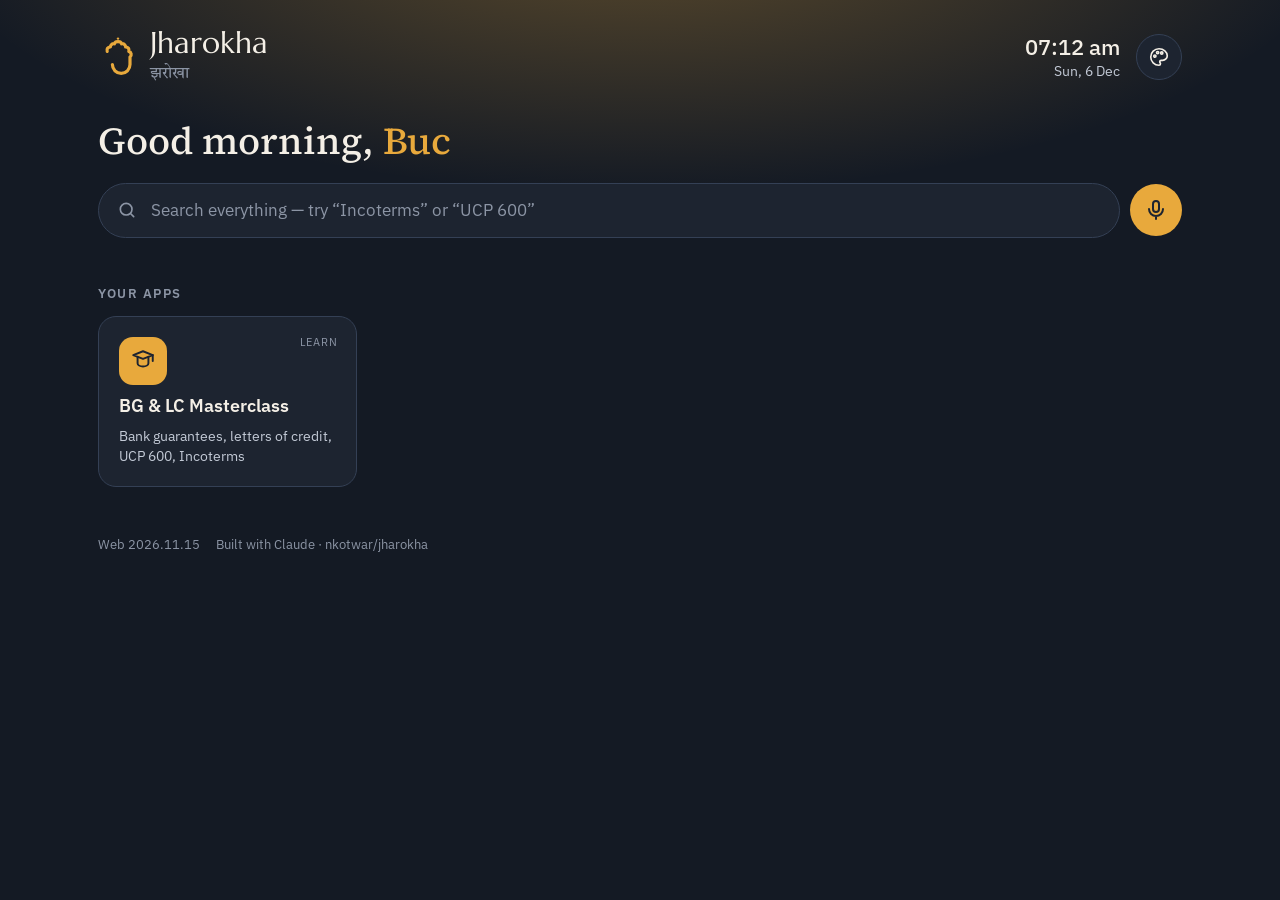
==== web/index.html @ bbf7c288 "Jharokha: TV hub, themes, remote navigation, BG & LC course, Android TV app Co-Authored-By: Claude O" ====
<!DOCTYPE html>
<html lang="en">
<head>
<meta charset="utf-8">
<meta name="viewport" content="width=device-width, initial-scale=1">
<meta name="theme-color" content="#141A24">
<title>Jharokha</title>
<link rel="icon" href="assets/icon.svg" type="image/svg+xml">
<link rel="manifest" href="manifest.webmanifest">
<link rel="stylesheet" href="core/jharokha.css">
<script src="core/jharokha.js"></script>
<style>
*{box-sizing:border-box}
body{margin:0;font:16px/1.5 "IBM Plex Sans",system-ui,sans-serif;min-height:100vh;
  background:radial-gradient(ellipse 80% 45% at 50% -10%,var(--j-glow),transparent 70%) no-repeat,var(--j-bg)}
.wrap{max-width:1180px;margin:0 auto;padding:28px clamp(18px,4vw,48px) 60px}
header{display:flex;align-items:center;gap:16px;flex-wrap:wrap}
.brand{display:flex;align-items:center;gap:12px;margin-right:auto}
.brand svg{width:40px;height:40px}
.brand .w{font-family:Marcellus,serif;font-size:30px;line-height:1;color:var(--j-text)}
.brand .h{font-family:"Tiro Devanagari Hindi",serif;font-size:16px;color:var(--j-muted);display:block;margin-top:2px}
.clock{text-align:right;color:var(--j-text-2);font-size:14px;line-height:1.3}
.clock b{display:block;font-size:22px;color:var(--j-text);font-weight:500}
.iconbtn{width:46px;height:46px;border-radius:50%;border:1px solid var(--j-line);background:var(--j-surface);color:var(--j-text);display:grid;place-items:center;cursor:pointer}
.iconbtn:hover{border-color:var(--j-accent)}
.iconbtn svg{width:22px;height:22px}
h1{font-family:"Source Serif 4",Georgia,serif;font-weight:500;font-size:clamp(26px,3.4vw,38px);margin:34px 0 18px;line-height:1.2}
h1 span{color:var(--j-accent)}
.search{display:flex;gap:10px;align-items:center;position:relative}
.search .box{flex:1;display:flex;align-items:center;gap:10px;background:var(--j-surface);border:1px solid var(--j-line);border-radius:999px;padding:0 8px 0 18px}
.search .box svg{width:20px;height:20px;color:var(--j-muted);flex:0 0 auto}
.search input{flex:1;background:transparent;border:0;color:var(--j-text);font:inherit;font-size:17px;padding:14px 4px}
.search input::placeholder{color:var(--j-muted)}
.mic{width:52px;height:52px;border-radius:50%;border:0;background:var(--j-accent);color:var(--j-on-accent);display:grid;place-items:center;cursor:pointer;flex:0 0 52px}
.mic svg{width:24px;height:24px}
.results{margin-top:10px;display:grid;gap:6px}
.res{display:flex;align-items:center;gap:14px;width:100%;text-align:left;background:var(--j-surface);border:1px solid var(--j-line);border-radius:12px;padding:12px 16px;color:var(--j-text);font:inherit;cursor:pointer}
.res:hover{border-color:var(--j-accent)}
.res small{display:block;color:var(--j-muted);font-size:13px}
.res .ic{width:34px;height:34px;border-radius:10px;background:var(--j-surface-2);display:grid;place-items:center;color:var(--j-accent);flex:0 0 34px}
.res .ic svg{width:18px;height:18px}
.empty{color:var(--j-muted);padding:8px 4px}
h2{font-size:13px;letter-spacing:.12em;text-transform:uppercase;color:var(--j-muted);font-weight:600;margin:36px 0 12px}
.row{display:grid;grid-template-columns:repeat(auto-fill,minmax(240px,1fr));gap:16px}
.tile{display:flex;flex-direction:column;gap:10px;text-decoration:none;color:var(--j-text);background:var(--j-surface);border:1px solid var(--j-line);border-radius:18px;padding:20px;min-height:170px;position:relative;overflow:hidden;transition:transform .15s}
.tile:hover{border-color:var(--j-accent)}
.tile:focus-visible{transform:scale(1.03)}
.tile .ic{width:48px;height:48px;border-radius:14px;background:var(--j-accent);color:var(--j-on-accent);display:grid;place-items:center}
.tile .ic svg{width:26px;height:26px}
.tile b{font-size:18px;font-weight:600;line-height:1.25}
.tile span{color:var(--j-text-2);font-size:14px;line-height:1.4}
.tile .tag{position:absolute;top:18px;right:18px;font-size:11px;letter-spacing:.08em;text-transform:uppercase;color:var(--j-muted)}
.tile.small{min-height:auto;flex-direction:row;align-items:center;padding:14px 16px}
.tile.small .ic{width:38px;height:38px;border-radius:11px;background:var(--j-surface-2);color:var(--j-accent);flex:0 0 38px}
.tile.small .ic svg{width:20px;height:20px}
.tile.small b{font-size:15px}.tile.small span{font-size:13px}
.notice{margin-top:22px;background:var(--j-surface);border:1px solid var(--j-accent);border-radius:14px;padding:14px 18px;color:var(--j-text)}
.notice b{color:var(--j-accent)}
footer{margin-top:48px;color:var(--j-muted);font-size:13px;display:flex;gap:16px;flex-wrap:wrap}
/* settings modal */
.modal{position:fixed;inset:0;background:rgba(0,0,0,.55);display:none;align-items:center;justify-content:center;z-index:50;padding:20px}
.modal.open{display:flex}
.sheet{background:var(--j-bg);border:1px solid var(--j-line);border-radius:22px;max-width:980px;width:100%;max-height:92vh;overflow:auto;padding:26px 28px}
.sheet h3{font-family:"Source Serif 4",serif;font-weight:500;font-size:26px;margin:0 0 4px}
.sheet p{color:var(--j-text-2);margin:0 0 18px}
.themes{display:grid;grid-template-columns:repeat(auto-fill,minmax(150px,1fr));gap:14px}
.th{border:2px solid var(--j-line);border-radius:16px;padding:14px 12px 12px;cursor:pointer;color:inherit;font:inherit;display:flex;flex-direction:column;align-items:center;gap:10px}
.th.on{border-color:var(--j-accent)}
.th .stack{display:flex;flex-direction:column;align-items:center;width:100%}
.th .stack i{display:block;width:84%;height:22px;border-radius:999px;margin-top:-7px;box-shadow:0 -3px 8px rgba(0,0,0,.25)}
.th .stack i:first-child{margin-top:0}
.th span{font-size:14px;font-weight:600}
.fields{display:grid;grid-template-columns:repeat(auto-fit,minmax(220px,1fr));gap:16px;margin-top:24px}
.fields label{display:block;font-size:13px;color:var(--j-text-2);margin-bottom:6px}
.fields input,.fields select{width:100%;background:var(--j-surface);color:var(--j-text);border:1px solid var(--j-line);border-radius:10px;padding:11px 12px;font:inherit}
.btn{background:var(--j-surface);color:var(--j-text);border:1px solid var(--j-line);border-radius:10px;padding:11px 18px;font:inherit;cursor:pointer}
.btn.pri{background:var(--j-accent);color:var(--j-on-accent);border-color:var(--j-accent);font-weight:600}
.sheet .actions{display:flex;justify-content:flex-end;gap:10px;margin-top:24px}
@media (max-width:640px){.clock{display:none}.brand .w{font-size:24px}}
</style>
</head>
<body data-jharokha-hub>
<div class="wrap">
<header>
  <div class="brand">
    <svg viewBox="0 0 200 200" aria-hidden="true"><path d="M46,72 A16,16 0 0 1 62,50 A16,16 0 0 1 82,34 A14,14 0 0 1 100,24 A14,14 0 0 1 118,34 A16,16 0 0 1 138,50 A16,16 0 0 1 154,72 A16,16 0 0 1 160,100 L160,138 A44,44 0 0 1 72,138" fill="none" stroke="var(--j-accent)" stroke-width="16" stroke-linecap="round" stroke-linejoin="round"/><circle cx="100" cy="8" r="6" fill="var(--j-accent)"/></svg>
    <div><span class="w">Jharokha</span><span class="h">झरोखा</span></div>
  </div>
  <div class="clock" aria-live="off"><b id="time">--:--</b><span id="date"></span></div>
  <button class="iconbtn" id="openSettings" aria-label="Themes and settings">
    <svg viewBox="0 0 24 24" fill="none" stroke="currentColor" stroke-width="1.8" stroke-linecap="round" stroke-linejoin="round" aria-hidden="true"><path d="M12 3a9 9 0 1 0 0 18c1.1 0 1.6-.8 1.6-1.6 0-.5-.2-.8-.4-1.1-.3-.3-.4-.7-.4-1.1 0-.9.7-1.6 1.6-1.6H16a5 5 0 0 0 5-5c0-4.1-4-7.6-9-7.6z"/><circle cx="7.5" cy="11" r="1.2"/><circle cx="10.5" cy="7.2" r="1.2"/><circle cx="15" cy="7.6" r="1.2"/></svg>
  </button>
</header>

<h1 id="greet">Welcome</h1>

<div class="search" role="search">
  <div class="box">
    <svg viewBox="0 0 24 24" fill="none" stroke="currentColor" stroke-width="2" stroke-linecap="round" aria-hidden="true"><circle cx="11" cy="11" r="7"/><path d="m20 20-3.5-3.5"/></svg>
    <input id="q" type="search" autocomplete="off" placeholder="Search everything — try “Incoterms” or “UCP 600”" aria-label="Search Jharokha">
  </div>
  <button class="mic" id="mic" aria-label="Search by voice">
    <svg viewBox="0 0 24 24" fill="none" stroke="currentColor" stroke-width="2" stroke-linecap="round" stroke-linejoin="round" aria-hidden="true"><rect x="9" y="3" width="6" height="11" rx="3"/><path d="M5 11a7 7 0 0 0 14 0M12 18v3"/></svg>
  </button>
</div>
<div class="results" id="results" aria-live="polite"></div>

<div id="notice"></div>

<section id="recentSec" hidden>
  <h2>Continue</h2>
  <div class="row" id="recent"></div>
</section>

<section>
  <h2>Your apps</h2>
  <div class="row" id="apps"><div class="empty">Loading…</div></div>
</section>

<footer><span id="ver">Jharokha</span><span>Built with Claude · nkotwar/jharokha</span></footer>
</div>

<div class="modal" id="settings" data-j-modal role="dialog" aria-modal="true" aria-labelledby="setTitle">
  <div class="sheet">
    <h3 id="setTitle">Make it yours</h3>
    <p>Pick a theme — it applies everywhere in Jharokha.</p>
    <div class="themes" id="themes"></div>
    <div class="fields">
      <div><label for="name">Name for the greeting</label><input id="name" maxlength="30"></div>
      <div><label for="vlang">Voice search language</label>
        <select id="vlang"><option value="en-IN">English (India)</option><option value="hi-IN">Hindi</option><option value="en-US">English (US)</option></select></div>
      <div><label for="tvmode">Remote-friendly mode</label>
        <select id="tvmode"><option value="auto">Automatic</option><option value="on">Always on</option><option value="off">Off</option></select></div>
    </div>
    <div class="actions"><button class="btn pri" id="closeSettings">Done</button></div>
  </div>
</div>

<script>
(function(){
const J = window.Jharokha, $ = s => document.querySelector(s);
const esc = s => String(s).replace(/[&<>"]/g, c => ({'&':'&amp;','<':'&lt;','>':'&gt;','"':'&quot;'}[c]));

/* icons for tiles — add more as new kinds of apps arrive */
const ICONS = {
  learn:'<path d="M3 6.5 12 3l9 3.5-9 3.5z"/><path d="M7 8.3V14c0 1.7 2.2 3 5 3s5-1.3 5-3V8.3"/><path d="M21 6.5V12"/>',
  tool:'<path d="M14.7 6.3a4 4 0 0 0-5.4 5.4L3 18l3 3 6.3-6.3a4 4 0 0 0 5.4-5.4l-2.6 2.6-2.4-.6-.6-2.4z"/>',
  media:'<rect x="3" y="5" width="18" height="12" rx="2"/><path d="m10 9 5 2-5 2z"/><path d="M8 21h8"/>',
  doc:'<path d="M14 3H6v18h12V7z"/><path d="M14 3v4h4M9 12h6M9 16h6"/>',
  section:'<path d="M5 12h14M13 6l6 6-6 6"/>',
  clock:'<circle cx="12" cy="12" r="9"/><path d="M12 7v5l3 2"/>'
};
const icon = k => `<svg viewBox="0 0 24 24" fill="none" stroke="currentColor" stroke-width="1.8" stroke-linecap="round" stroke-linejoin="round" aria-hidden="true">${ICONS[k]||ICONS.doc}</svg>`;

/* clock + greeting */
function tick(){
  const d = new Date(), h = d.getHours();
  $('#time').textContent = d.toLocaleTimeString('en-IN',{hour:'2-digit',minute:'2-digit'});
  $('#date').textContent = d.toLocaleDateString('en-IN',{weekday:'short',day:'numeric',month:'short'});
  const part = h < 5 ? 'Good night' : h < 12 ? 'Good morning' : h < 17 ? 'Good afternoon' : 'Good evening';
  const name = J.pref('name') ?? 'Buc';
  $('#greet').innerHTML = name ? `${part}, <span>${esc(name)}</span>` : part;
}
tick(); setInterval(tick, 30000);

/* registry + search */
let REG = {modules:[]}, INDEX = [];
function buildIndex(){
  INDEX = [];
  REG.modules.forEach(m => {
    INDEX.push({kind:'app', title:m.title, sub:m.subtitle, url:m.path, icon:m.icon, text:[m.title,m.subtitle,(m.keywords||[]).join(' ')].join(' ').toLowerCase()});
    (m.sections||[]).forEach(s => INDEX.push({kind:'section', title:s.t, sub:m.title, url:m.path+'#'+s.h, icon:'section', text:(s.t+' '+(s.k||'')).toLowerCase()}));
  });
}
function search(q){
  const box = $('#results');
  q = q.trim().toLowerCase();
  if(!q){ box.innerHTML=''; return []; }
  const words = q.split(/\s+/).filter(Boolean);
  const hits = INDEX.map(it => {
    let s = 0;
    words.forEach(w => { if(it.title.toLowerCase().includes(w)) s += 3; else if(it.text.includes(w)) s += 1; else if(w.length>3 && it.text.includes(w.slice(0,-1))) s += .5; });
    if(it.title.toLowerCase().startsWith(q)) s += 2;
    return {it, s};
  }).filter(h => h.s > 0).sort((a,b) => b.s - a.s).slice(0, 8);
  box.innerHTML = hits.length ? hits.map(h => `<button class="res" data-url="${esc(h.it.url)}"><span class="ic">${icon(h.it.icon)}</span><span><b>${esc(h.it.title)}</b><small>${h.it.kind==='app'?'App':'In '+esc(h.it.sub)}</small></span></button>`).join('')
    : `<div class="empty">Nothing found for “${esc(q)}”.</div>`;
  box.querySelectorAll('.res').forEach(b => b.onclick = () => openUrl(b.dataset.url));
  return hits;
}
function openUrl(u){ location.href = J.ROOT + u; }
$('#q').addEventListener('input', e => search(e.target.value));
$('#q').addEventListener('keydown', e => { if(e.key==='Enter'){ const f = $('#results .res'); if(f){ e.preventDefault(); f.focus(); } } });

/* voice */
function startVoice(){
  J.voice.start(text => {
    $('#q').value = text; const hits = search(text);
    J.toast(hits.length ? `“${text}”` : `No match for “${text}”`);
    const f = $('#results .res'); if(f) f.focus();
  }, J.pref('voiceLang') || 'en-IN');
}
if(!J.voice.available()) $('#mic').hidden = true;
$('#mic').onclick = startVoice;
document.addEventListener('jharokha:search', () => { J.voice.available() ? startVoice() : $('#q').focus(); });
if(location.hash === '#search'){ history.replaceState(null,'',location.pathname); setTimeout(() => $('#q').focus(), 100); }

/* tiles */
function renderApps(){
  $('#apps').innerHTML = REG.modules.length ? REG.modules.map(m => `<a class="tile" href="${esc(J.ROOT+m.path)}"><span class="tag">${esc(m.category||'')}</span><span class="ic">${icon(m.icon)}</span><b>${esc(m.title)}</b><span>${esc(m.subtitle||'')}</span></a>`).join('')
    : '<div class="empty">No apps yet.</div>';
}
function renderRecent(){
  const r = J.recent().slice(0, 4);
  $('#recentSec').hidden = !r.length;
  $('#recent').innerHTML = r.map(x => `<a class="tile small" href="${esc(x.url)}"><span class="ic">${icon('clock')}</span><span><b>${esc(x.title)}</b><br><span>${esc(x.sub||'')}</span></span></a>`).join('');
}
renderRecent();

J.loadJSON('modules/registry.json').then(r => { REG = r; buildIndex(); renderApps(); focusFirst(); })
  .catch(() => { $('#apps').innerHTML = '<div class="empty">Couldn’t load apps. Check the connection and reopen.</div>'; });

/* version / app update notice */
J.loadJSON('version.json').then(v => {
  const apk = J.apkVersion();
  $('#ver').textContent = `Web ${v.web}` + (apk ? ` · App ${apk}` : '');
  if(apk != null && apk < v.minApk){
    $('#notice').innerHTML = `<div class="notice"><b>App update needed.</b> Some features need the newer Jharokha app. In <i>Downloader</i>, open <b>${esc(v.apkShortUrl||v.apkUrl)}</b> and install.</div>`;
  } else if(apk != null && apk < v.latestApk){
    $('#notice').innerHTML = `<div class="notice"><b>New app version available</b> (optional). In <i>Downloader</i>, open <b>${esc(v.apkShortUrl||v.apkUrl)}</b>.</div>`;
  }
}).catch(() => {});

function focusFirst(){ if(J.isTV && document.activeElement === document.body){ const t = $('#recent .tile') || $('#apps .tile'); if(t) t.focus({preventScroll:true}); } }

/* settings */
const modal = $('#settings');
function renderThemes(){
  const cur = document.documentElement.getAttribute('data-theme');
  $('#themes').innerHTML = J.THEMES.map(t => `<button class="th ${t.id===cur?'on':''}" data-id="${t.id}" aria-pressed="${t.id===cur}" style="background:${t.sw[0]}"><span class="stack">${t.sw.map(c=>`<i style="background:${c}"></i>`).join('')}</span><span style="color:${t.id==='daylight'?'#1D2430':'#F4EFE6'}">${t.name}</span></button>`).join('');
  $('#themes').querySelectorAll('.th').forEach(b => b.onclick = () => { J.setTheme(b.dataset.id); renderThemes(); $('#themes [data-id="'+b.dataset.id+'"]').focus(); });
}
function openSettings(){
  renderThemes();
  $('#name').value = J.pref('name') ?? 'Buc';
  $('#vlang').value = J.pref('voiceLang') || 'en-IN';
  const tv = J.pref('tvmode'); $('#tvmode').value = tv === true ? 'on' : tv === false ? 'off' : 'auto';
  modal.classList.add('open');
  ($('#themes .th.on') || $('#themes .th')).focus();
}
function closeSettings(){
  J.pref('name', $('#name').value.trim());
  J.pref('voiceLang', $('#vlang').value);
  const tv = $('#tvmode').value; J.pref('tvmode', tv === 'on' ? true : tv === 'off' ? false : null);
  modal.classList.remove('open'); tick(); $('#openSettings').focus();
}
$('#openSettings').onclick = openSettings;
$('#closeSettings').onclick = closeSettings;
modal.addEventListener('j-close', closeSettings);
modal.addEventListener('click', e => { if(e.target === modal) closeSettings(); });

/* offline support */
if('serviceWorker' in navigator){ navigator.serviceWorker.register('sw.js').catch(()=>{}); }
})();
</script>
</body>
</html>
---- web/core/jharokha.css ----
/* Jharokha core — fonts, theme tokens, TV focus styles.
   Every module links this file and builds on the --j-* tokens.
   Add a theme: copy a [data-theme] block, then add it to THEMES in jharokha.js. */

@font-face{font-family:"IBM Plex Sans";font-weight:400;font-display:swap;src:url(fonts/ibm-plex-sans-latin-400-normal.woff2) format("woff2")}
@font-face{font-family:"IBM Plex Sans";font-weight:500;font-display:swap;src:url(fonts/ibm-plex-sans-latin-500-normal.woff2) format("woff2")}
@font-face{font-family:"IBM Plex Sans";font-weight:600;font-display:swap;src:url(fonts/ibm-plex-sans-latin-600-normal.woff2) format("woff2")}
@font-face{font-family:"Source Serif 4";font-weight:500;font-display:swap;src:url(fonts/source-serif-4-latin-500-normal.woff2) format("woff2")}
@font-face{font-family:"Source Serif 4";font-weight:700;font-display:swap;src:url(fonts/source-serif-4-latin-700-normal.woff2) format("woff2")}
@font-face{font-family:"IBM Plex Mono";font-weight:400;font-display:swap;src:url(fonts/ibm-plex-mono-latin-400-normal.woff2) format("woff2")}
@font-face{font-family:"Marcellus";font-weight:400;font-display:swap;src:url(fonts/marcellus-latin-400-normal.woff2) format("woff2")}
@font-face{font-family:"Tiro Devanagari Hindi";font-weight:400;font-display:swap;src:url(fonts/tiro-devanagari-hindi-devanagari-400-normal.woff2) format("woff2");unicode-range:U+0900-097F,U+1CD0-1CF9,U+200C-200D,U+20A8,U+20B9,U+25CC,U+A830-A839,U+A8E0-A8FF}

/* ---------- Themes ---------- */
:root,[data-theme="jharokha"]{
  --j-bg:#141A24;--j-surface:#1D2430;--j-surface-2:#273042;--j-line:#344055;
  --j-text:#F4EFE6;--j-text-2:#C3CAD6;--j-muted:#8C95A5;
  --j-accent:#E8A93C;--j-on-accent:#1D2430;--j-accent-2:#7FB8B0;--j-warn:#E8C26A;
  --j-good:#7CC48A;--j-bad:#EF8A80;--j-glow:rgba(232,169,60,.35);--j-scheme:dark;
}
[data-theme="amethyst"]{
  --j-bg:#0E0B1D;--j-surface:#1B1433;--j-surface-2:#2A1E4D;--j-line:#3E2E6B;
  --j-text:#EEEAF8;--j-text-2:#C9C2E3;--j-muted:#9B8FC0;
  --j-accent:#B497E0;--j-on-accent:#0E0B1D;--j-accent-2:#C9C2E3;--j-warn:#E5C07B;
  --j-good:#8FD19E;--j-bad:#F09AA8;--j-glow:rgba(176,120,255,.4);--j-scheme:dark;
}
[data-theme="moss"]{
  --j-bg:#0F1F17;--j-surface:#16291F;--j-surface-2:#1E3A2E;--j-line:#3E5A3F;
  --j-text:#EEF0E6;--j-text-2:#C7CBB8;--j-muted:#8E9A88;
  --j-accent:#C9D86A;--j-on-accent:#0F1F17;--j-accent-2:#9DB397;--j-warn:#E2C873;
  --j-good:#A5D68F;--j-bad:#EE9A86;--j-glow:rgba(201,216,106,.35);--j-scheme:dark;
}
[data-theme="steel"]{
  --j-bg:#06141B;--j-surface:#11212D;--j-surface-2:#253745;--j-line:#4A5C6A;
  --j-text:#E9ECEC;--j-text-2:#CCD0CF;--j-muted:#9BA8AB;
  --j-accent:#8FC6DB;--j-on-accent:#06141B;--j-accent-2:#CCD0CF;--j-warn:#E5CB86;
  --j-good:#90D1A4;--j-bad:#F0A097;--j-glow:rgba(143,198,219,.35);--j-scheme:dark;
}
[data-theme="bronze"]{
  --j-bg:#1A120E;--j-surface:#261A13;--j-surface-2:#3A2418;--j-line:#6B4A2E;
  --j-text:#F3EADF;--j-text-2:#D5C4AE;--j-muted:#A88462;
  --j-accent:#E39C58;--j-on-accent:#1A120E;--j-accent-2:#C9AE8E;--j-warn:#E8C56E;
  --j-good:#A9CF8C;--j-bad:#EF9384;--j-glow:rgba(227,156,88,.35);--j-scheme:dark;
}
[data-theme="ember"]{
  --j-bg:#181A2F;--j-surface:#242E49;--j-surface-2:#37415C;--j-line:#4A5674;
  --j-text:#F5F0EE;--j-text-2:#D2D6E2;--j-muted:#9AA3BD;
  --j-accent:#FDA481;--j-on-accent:#181A2F;--j-accent-2:#F08A99;--j-warn:#F2C877;
  --j-good:#93D3A2;--j-bad:#F27F8E;--j-glow:rgba(253,164,129,.35);--j-scheme:dark;
}
[data-theme="daylight"]{
  --j-bg:#F7F4EE;--j-surface:#FFFDF9;--j-surface-2:#EFE9DE;--j-line:#E3DDD2;
  --j-text:#1D2430;--j-text-2:#4A5363;--j-muted:#6B7484;
  --j-accent:#9A3B26;--j-on-accent:#FFFFFF;--j-accent-2:#1F5F66;--j-warn:#8A6312;
  --j-good:#2F6B3A;--j-bad:#A3302A;--j-glow:rgba(154,59,38,.22);--j-scheme:light;
}

html{color-scheme:var(--j-scheme)}
html,body{background:var(--j-bg);color:var(--j-text)}

/* ---------- Remote / keyboard focus ---------- */
:focus{outline:none}
:focus-visible{outline:3px solid var(--j-accent)!important;outline-offset:3px;box-shadow:0 0 0 7px var(--j-glow)!important;border-radius:8px;position:relative;z-index:2}
svg :focus-visible{outline:none!important;box-shadow:none!important}
svg [tabindex]:focus rect{stroke:var(--j-accent)!important;stroke-width:4!important}
html.j-tv{scroll-behavior:smooth}
html.j-tv ::-webkit-scrollbar{width:8px;height:8px}
html.j-tv ::-webkit-scrollbar-thumb{background:var(--j-line);border-radius:4px}

/* Toast + banner shared by hub and modules */
.j-toast{position:fixed;left:50%;bottom:28px;transform:translateX(-50%) translateY(30px);background:var(--j-surface-2);color:var(--j-text);border:1px solid var(--j-line);padding:10px 18px;border-radius:999px;font:500 15px "IBM Plex Sans",sans-serif;opacity:0;transition:.25s;z-index:999;pointer-events:none}
.j-toast.on{opacity:1;transform:translateX(-50%) translateY(0)}
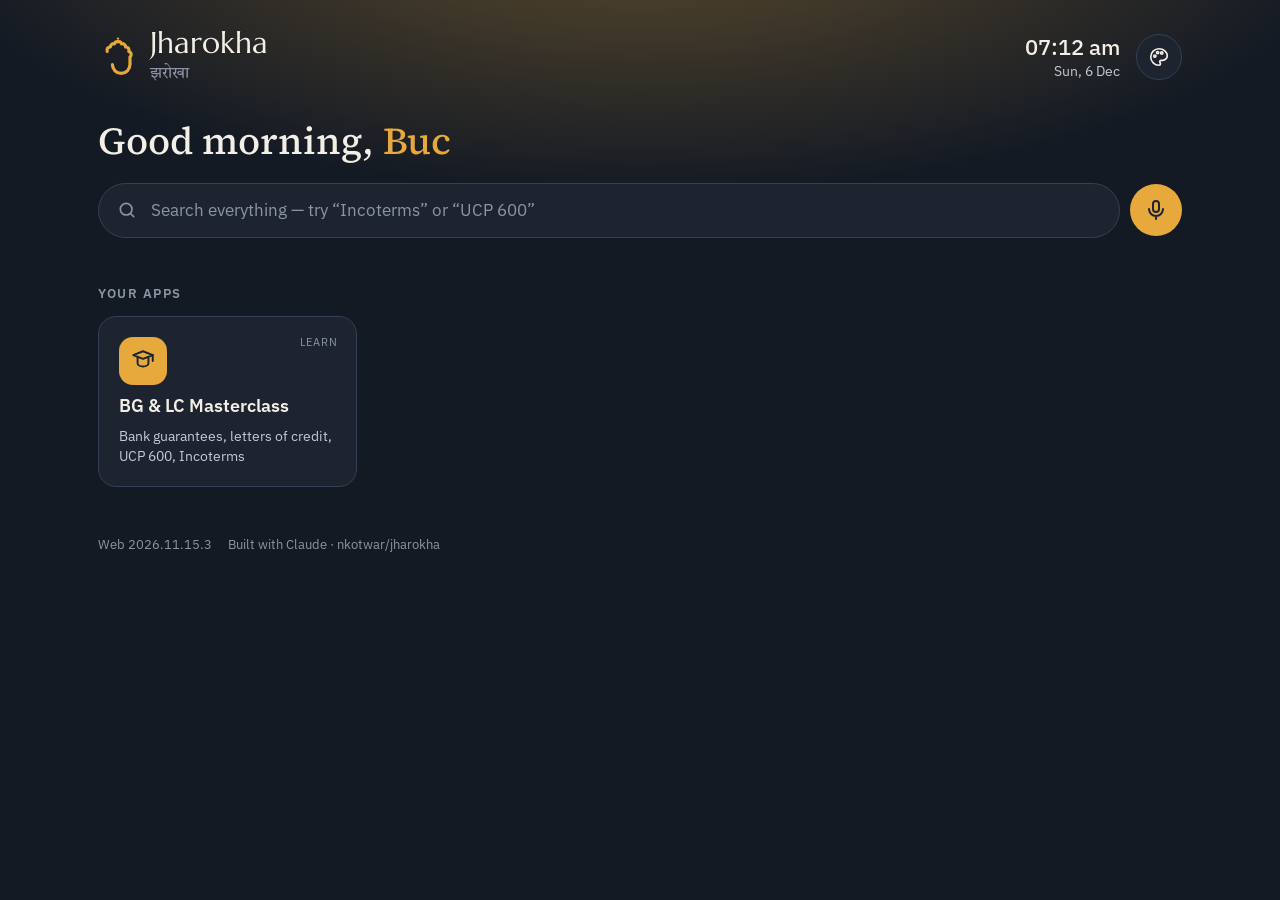
==== commit 240b355a: "TV remote: keyboard only on OK, menu/content zones, reading-mode scrolling - Text fields stay read-o" ====
--- a/web/index.html
+++ b/web/index.html
@@ -190,7 +190,7 @@
 }
 function openUrl(u){ location.href = J.ROOT + u; }
 $('#q').addEventListener('input', e => search(e.target.value));
-$('#q').addEventListener('keydown', e => { if(e.key==='Enter'){ const f = $('#results .res'); if(f){ e.preventDefault(); f.focus(); } } });
+$('#q').addEventListener('keydown', e => { if(e.key==='Enter' && !e.target.hasAttribute('data-j-locked')){ const f = $('#results .res'); if(f){ e.preventDefault(); f.focus(); } } });
 
 /* voice */
 function startVoice(){
--- a/web/core/jharokha.css
+++ b/web/core/jharokha.css
@@ -61,6 +61,8 @@
 /* ---------- Remote / keyboard focus ---------- */
 :focus{outline:none}
 :focus-visible{outline:3px solid var(--j-accent)!important;outline-offset:3px;box-shadow:0 0 0 7px var(--j-glow)!important;border-radius:8px;position:relative;z-index:2}
+/* a whole zone (e.g. the reading pane) is focused: accent bar on its left edge instead of a ring */
+[data-nav-zone]:focus-visible{outline:none!important;box-shadow:inset 4px 0 0 var(--j-accent)!important;border-radius:0}
 svg :focus-visible{outline:none!important;box-shadow:none!important}
 svg [tabindex]:focus rect{stroke:var(--j-accent)!important;stroke-width:4!important}
 html.j-tv{scroll-behavior:smooth}
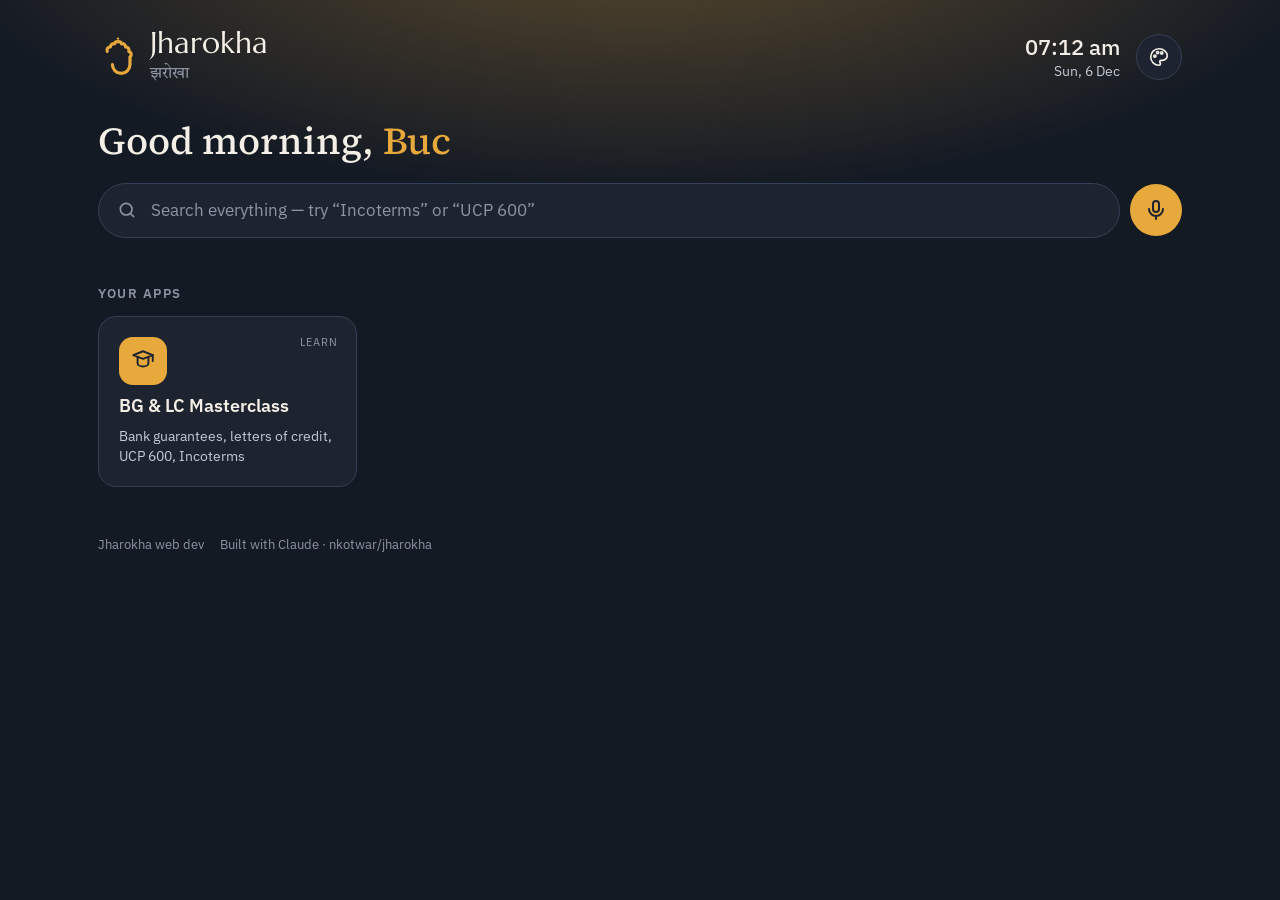
==== commit f84da8fe: "Automatic web version numbers + changelog Co-Authored-By: Claude Opus 5.5 <noreply@anthropic.com> Cl" ====
--- a/web/index.html
+++ b/web/index.html
@@ -223,7 +223,8 @@
 /* version / app update notice */
 J.loadJSON('version.json').then(v => {
   const apk = J.apkVersion();
-  $('#ver').textContent = `Web ${v.web}` + (apk ? ` · App ${apk}` : '');
+  const appName = J.nativeHas('versionName') ? J.native.versionName() : apk;
+  $('#ver').textContent = `Jharokha web ${v.web}` + (apk ? ` · App ${appName} (build ${apk})` : '') + (v.built ? ` · ${v.built}` : '');
   if(apk != null && apk < v.minApk){
     $('#notice').innerHTML = `<div class="notice"><b>App update needed.</b> Some features need the newer Jharokha app. In <i>Downloader</i>, open <b>${esc(v.apkShortUrl||v.apkUrl)}</b> and install.</div>`;
   } else if(apk != null && apk < v.latestApk){
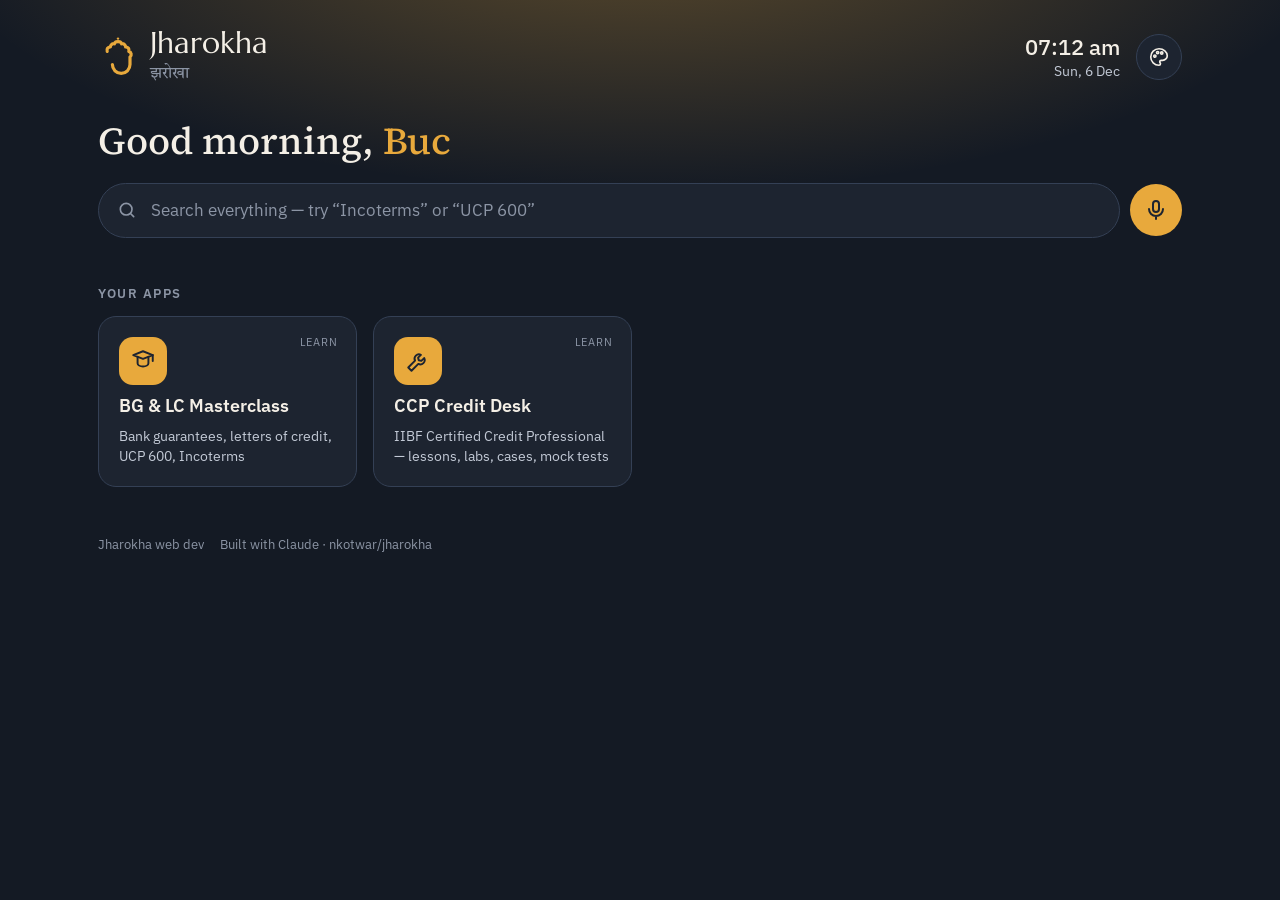
==== commit 294e5acb: "Update check in Settings + auto-update on resume; bump Actions versions Co-Authored-By: Claude Opus " ====
--- a/web/index.html
+++ b/web/index.html
@@ -75,6 +75,8 @@
 .fields input,.fields select{width:100%;background:var(--j-surface);color:var(--j-text);border:1px solid var(--j-line);border-radius:10px;padding:11px 12px;font:inherit}
 .btn{background:var(--j-surface);color:var(--j-text);border:1px solid var(--j-line);border-radius:10px;padding:11px 18px;font:inherit;cursor:pointer}
 .btn.pri{background:var(--j-accent);color:var(--j-on-accent);border-color:var(--j-accent);font-weight:600}
+.upd{display:flex;align-items:center;justify-content:space-between;gap:14px;flex-wrap:wrap;margin-top:22px;padding:14px 16px;border:1px solid var(--j-line);border-radius:12px;background:var(--j-surface)}
+.upd b{display:block}.upd span{color:var(--j-text-2);font-size:14px}
 .sheet .actions{display:flex;justify-content:flex-end;gap:10px;margin-top:24px}
 @media (max-width:640px){.clock{display:none}.brand .w{font-size:24px}}
 </style>
@@ -132,6 +134,7 @@
       <div><label for="tvmode">Remote-friendly mode</label>
         <select id="tvmode"><option value="auto">Automatic</option><option value="on">Always on</option><option value="off">Off</option></select></div>
     </div>
+    <div class="upd"><div><b>Updates</b><span id="updInfo">Checking version…</span></div><button class="btn" id="checkUpd">Check for updates</button></div>
     <div class="actions"><button class="btn pri" id="closeSettings">Done</button></div>
   </div>
 </div>
@@ -260,6 +263,13 @@
 modal.addEventListener('j-close', closeSettings);
 modal.addEventListener('click', e => { if(e.target === modal) closeSettings(); });
 
+/* updates */
+function verText(u){ const apk = J.apkVersion(); const app = apk ? ` · App ${J.nativeHas('versionName') ? J.native.versionName() : apk} (build ${apk})` : ''; return `You have web ${u.current || '…'}${app}.`; }
+function refreshUpdInfo(){ J.checkUpdate().then(u => { $('#updInfo').textContent = u.available ? `${verText(u)} Version ${u.latest} is ready.` : `${verText(u)} You're up to date.`; const b = $('#checkUpd'); b.textContent = u.available ? 'Update now' : 'Check for updates'; b.classList.toggle('pri', u.available); b.dataset.ready = u.available ? '1' : ''; }).catch(() => { $('#updInfo').textContent = 'Couldn’t reach the update server — check the internet.'; }); }
+$('#checkUpd').onclick = () => { const b = $('#checkUpd'); if (b.dataset.ready) { b.textContent = 'Updating…'; J.applyUpdate(); } else { b.textContent = 'Checking…'; refreshUpdInfo(); } };
+$('#openSettings').addEventListener('click', refreshUpdInfo);
+document.addEventListener('jharokha:update', e => { if (modal.classList.contains('open')) { refreshUpdInfo(); return; } J.toast(`Updating to ${e.detail.latest}…`); setTimeout(J.applyUpdate, 1200); });
+
 /* offline support */
 if('serviceWorker' in navigator){ navigator.serviceWorker.register('sw.js').catch(()=>{}); }
 })();
